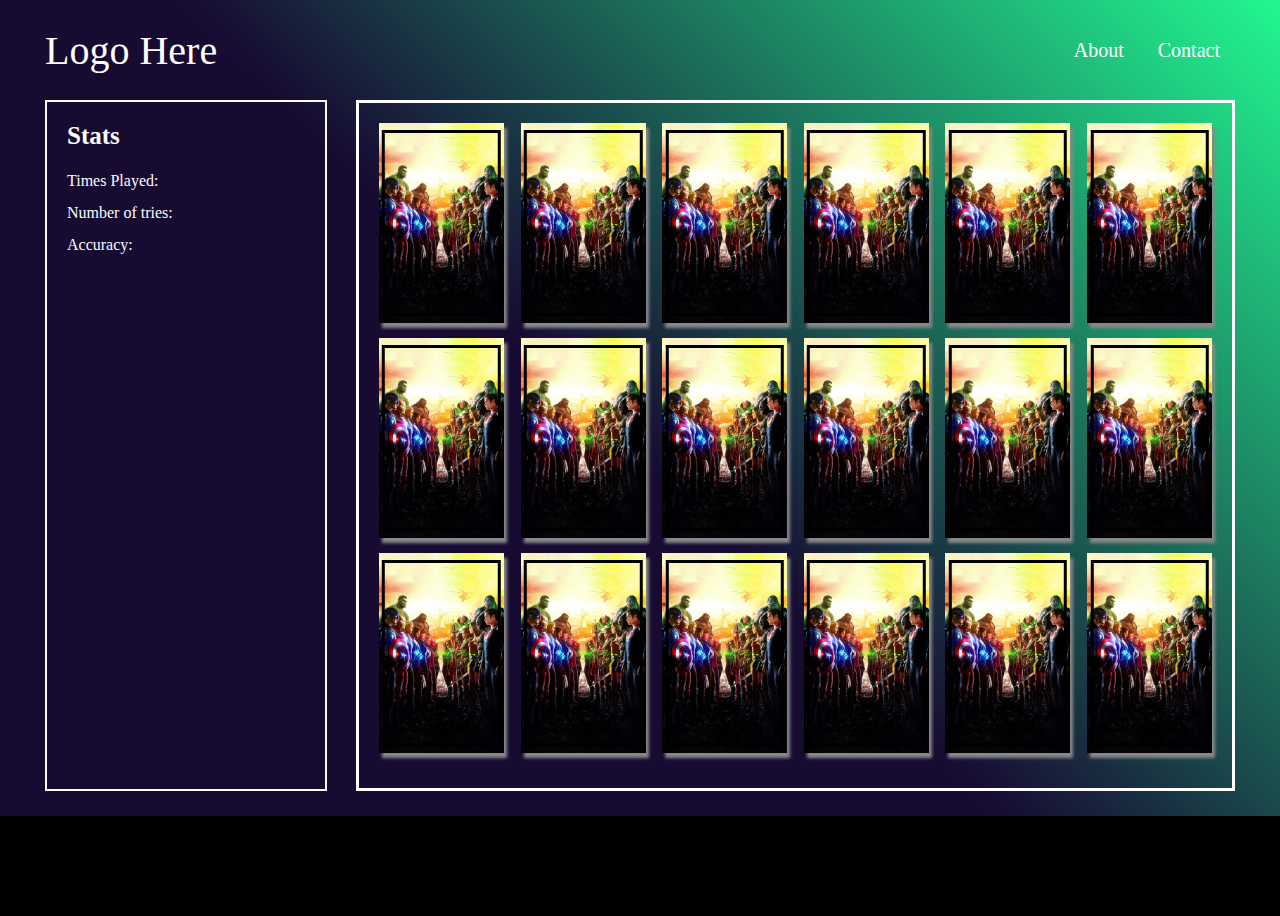
==== index.html @ d255284f "v0.1" ====
<!DOCTYPE html>
<html>
<head>
    <meta name="viewport" content="width=device-width, initial-scale=1.0">
    <title>Memory Matching Game</title>
    <link rel="stylesheet" href="style.css">
</head>
<body>
    <div class="wrapper">

        <header>
            <div class="logo"><a href="index.html">Logo Here</a></div>
            <ul class="nav-links">
                <li><a href="about.html">About</a></li>
                <li><a href="contact.html">Contact</a></li>
            </ul>
        </header>
    
        <div class="main-content">
            <div class="sidebar">
                <h3>Stats</h3>
                <p>Times Played: </p>
                <p>Number of tries: </p>
                <p>Accuracy: </p>
            </div>
            <div class="card-container">
                <div class="card-row">
                    <div class="card">
                        <div class="card-inside card-back"></div>
                    </div>
                    <div class="card">
                        <div class="card-inside card-back"></div>
                    </div>
                    <div class="card">
                        <div class="card-inside card-back"></div>
                    </div>
                    <div class="card">
                        <div class="card-inside card-back"></div>
                    </div>
                    <div class="card">
                        <div class="card-inside card-back"></div>
                    </div>
                    <div class="card">
                        <div class="card-inside card-back"></div>
                    </div>
                </div>
                
                <div class="card-row">
                    <div class="card">
                        <div class="card-inside card-back"></div>
                    </div>
                    <div class="card">
                        <div class="card-inside card-back"></div>
                    </div>
                    <div class="card">
                        <div class="card-inside card-back"></div>
                    </div>
                    <div class="card">
                        <div class="card-inside card-back"></div>
                    </div>
                    <div class="card">
                        <div class="card-inside card-back"></div>
                    </div>
                    <div class="card">
                        <div class="card-inside card-back"></div>
                    </div>
                </div>

                <div class="card-row">
                    <div class="card">
                        <div class="card-inside card-back"></div>
                    </div>
                    <div class="card">
                        <div class="card-inside card-back"></div>
                    </div>
                    <div class="card">
                        <div class="card-inside card-back"></div>
                    </div>
                    <div class="card">
                        <div class="card-inside card-back"></div>
                    </div>
                    <div class="card">
                        <div class="card-inside card-back"></div>
                    </div>
                    <div class="card">
                        <div class="card-inside card-back"></div>
                    </div>
                </div>
            </div>
        </div>
    
    </div>
    <footer></footer>
</body>
</html>
---- style.css ----
/*
colors
blue: #1B3DA1
purple: #822C68
dark purple: #4F0D44
light purple: #BC9FC9
white: #FCFBFC


dark blue: #170b32
light green: #22f791
*/

* {
    margin: 0;
    padding: 0;
}

body{
    background: linear-gradient(45deg, #170b32 50%, #22f791);
    min-height: 100vh;
    color: #FCFBFC;
}

.wrapper {
    padding: 0 45px;
    margin-bottom: 25px;
}

header {
    height: 100px;
    width: 100%;
    display: flex;
    justify-content: space-between;
    align-items: center;
}

header .logo{
    font-size: 40px;
}
header .logo a {
    color: #FFF;
    text-decoration: none;
}
.nav-links{
    list-style: none;
}
.nav-links li {
    display: inline-block;
    font-size: 20px;
}
.nav-links a {
    color: #FFF;
    text-decoration: none;
    padding: 5px 15px;
}

.main-content {
    min-height: 70vh;
    display: flex;
    justify-content: space-between;
    flex-wrap: wrap;
}

.sidebar {
    border: 2px solid #FCFBFC;
    width: 20%;
    padding: 20px;
}

.sidebar h3 {
    font-size: 25px;
    margin-bottom: 15px;
}
.sidebar p{
    line-height: 2;
}
.card-container {
    width: 70%;
    padding: 20px;
    border: 3px solid #FFF;
}

.card-row {
    margin-bottom: 15px;
    display: flex;
    flex-wrap: wrap;
    justify-content: space-between;
}

.card {
    width: 15%;
    height: 200px;
    /* width: calc(1/6*100% - (1 - 1/6)*15px); */
}
.card-inside {
    width: 100%;
    height: 100%;
    box-shadow: 3px 5px 3px #888888;
    position: relative;
}
.card-inside:before {
    content: "";
    position: absolute;
    top: 50%;
    left: 50%;
    transform: translate(-50%, -50%);
    width: 90%;
    height: 90%;
    border: 3px solid #000;
}

.card-back {
    background: url(img/card-back.jpg);
    background-size: cover;
    background-position: center;
}
.card:hover .card-back {
    background: url(img/batman-1.jpg);
    background-size: cover;
    background-position: center;
}

footer {
    height: 100px;
    width: 100%;
    background-color: #000;
}
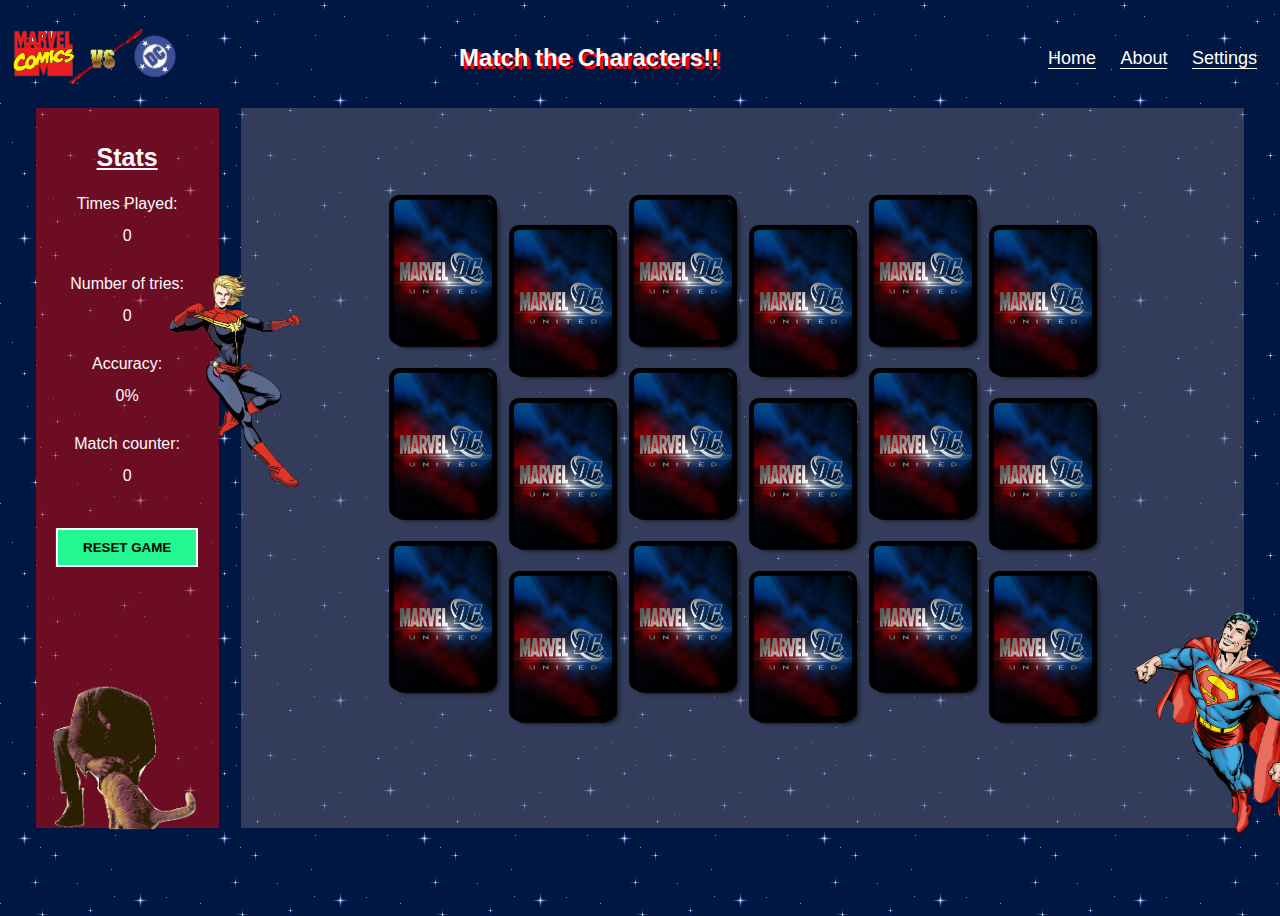
==== commit c1d265c9: "This version is almost complete I added a lot of css for the about page and main page I added functi" ====
--- a/index.html
+++ b/index.html
@@ -2,94 +2,58 @@
 <html>
 <head>
     <meta name="viewport" content="width=device-width, initial-scale=1.0">
+    <link rel="shortcut icon" href="img/favicon.ico">
     <title>Memory Matching Game</title>
     <link rel="stylesheet" href="style.css">
+    <script
+        src="https://code.jquery.com/jquery-3.3.1.min.js"
+        integrity="sha256-FgpCb/KJQlLNfOu91ta32o/NMZxltwRo8QtmkMRdAu8="
+        crossorigin="anonymous"></script>
+    <script src="main.js"></script>
 </head>
 <body>
     <div class="wrapper">
 
         <header>
-            <div class="logo"><a href="index.html">Logo Here</a></div>
+            <div class="logo">
+                <a href="index.html"><img src="img/logo2.png"></a>
+            </div>
+            <h2>Match the Characters!!</h2>
             <ul class="nav-links">
+                <li><a href="index.html">Home</a></li>
                 <li><a href="about.html">About</a></li>
-                <li><a href="contact.html">Contact</a></li>
+                <li><a href="#">Settings</a></li>
             </ul>
         </header>
     
         <div class="main-content">
             <div class="sidebar">
                 <h3>Stats</h3>
-                <p>Times Played: </p>
-                <p>Number of tries: </p>
-                <p>Accuracy: </p>
+                <p class="games-played">Times Played: <span class="value"></span></p>
+                <p class="attempts">Number of tries: <span class="value"></span></p>
+                <p class="accuracy">Accuracy: <span class="value"></span></p>
+                <p class="matches">Match counter: <span class="value"></span></p>
+                <button id="reset-btn" class="reset-btn">RESET GAME</button>
             </div>
-            <div class="card-container">
-                <div class="card-row">
-                    <div class="card">
-                        <div class="card-inside card-back"></div>
-                    </div>
-                    <div class="card">
-                        <div class="card-inside card-back"></div>
-                    </div>
-                    <div class="card">
-                        <div class="card-inside card-back"></div>
-                    </div>
-                    <div class="card">
-                        <div class="card-inside card-back"></div>
-                    </div>
-                    <div class="card">
-                        <div class="card-inside card-back"></div>
-                    </div>
-                    <div class="card">
-                        <div class="card-inside card-back"></div>
+            <div id="game-area" class="card-container">
+                <div class="winning-popup">
+                    <div class="popup-header">Automatic Alert</div>
+                    <div class="popup-body">
+                        <img src="img/winning.gif" alt="winning gif" /> 
+                        <div class="popup-msg">
+                            <h4>You win!</h4>
+                            <p id="popup-submsg"></p>
+                        </div>
+                        <div class="popup-options">
+                            <button id="tryagain-btn">Try Again</button>
+                            <button id="close-popup">Close</button>
+                        </div>
                     </div>
                 </div>
-                
-                <div class="card-row">
-                    <div class="card">
-                        <div class="card-inside card-back"></div>
-                    </div>
-                    <div class="card">
-                        <div class="card-inside card-back"></div>
-                    </div>
-                    <div class="card">
-                        <div class="card-inside card-back"></div>
-                    </div>
-                    <div class="card">
-                        <div class="card-inside card-back"></div>
-                    </div>
-                    <div class="card">
-                        <div class="card-inside card-back"></div>
-                    </div>
-                    <div class="card">
-                        <div class="card-inside card-back"></div>
-                    </div>
-                </div>
-
-                <div class="card-row">
-                    <div class="card">
-                        <div class="card-inside card-back"></div>
-                    </div>
-                    <div class="card">
-                        <div class="card-inside card-back"></div>
-                    </div>
-                    <div class="card">
-                        <div class="card-inside card-back"></div>
-                    </div>
-                    <div class="card">
-                        <div class="card-inside card-back"></div>
-                    </div>
-                    <div class="card">
-                        <div class="card-inside card-back"></div>
-                    </div>
-                    <div class="card">
-                        <div class="card-inside card-back"></div>
-                    </div>
-                </div>
+                <div class="stanlee-popup"></div>
             </div>
         </div>
     
     </div>
-    <footer></footer>
 </body>
 </html>--- a/style.css
+++ b/style.css
@@ -1,29 +1,59 @@
-/*
-colors
-blue: #1B3DA1
-purple: #822C68
-dark purple: #4F0D44
-light purple: #BC9FC9
-white: #FCFBFC
-
-
-dark blue: #170b32
-light green: #22f791
-*/
+@keyframes hover {
+    0%   {margin-top: 0}
+    50%  {margin-top: -50px}
+    100% {margin-top: 0}
+}
+
+@keyframes flyby {
+    0%   {left: -100px}
+    25%   {left: 35%}
+    50%  {left: 80%}
+    100% {left: 100%}
+}
+
+@keyframes animateBorder {
+    0% {border-color: #22f791}
+    25% {border-color: blue}
+    50% {border-color: red}
+    100% {border-color: #22f791}
+}
+
+@keyframes fadeIn {
+    from {opacity: 0;}
+    to {opacity: 1;}
+  }
 
 * {
-    margin: 0;
-    padding: 0;
+    font-family: Comic Sans MS,Arial,Helvetica,sans-serif
 }
 
 body{
-    background: linear-gradient(45deg, #170b32 50%, #22f791);
+    background-color: #001743;
+    background: url("img/star-bg.gif");
+    background-repeat: repeat;
     min-height: 100vh;
     color: #FCFBFC;
+    overflow-x: hidden;
+}
+body:before{
+    content: "";
+    background: url(img/spaceship2.gif);
+    background-repeat: no-repeat;
+    background-size: 100%;
+    width: 100px;
+    height: 100px;
+    display: block;
+    position: absolute;
+    top: 155px;
+    left: -100px;
+    animation-name: flyby;
+    animation-delay: 2s;
+    animation-duration: 10s;
+    animation-iteration-count: infinite;
 }
 
 .wrapper {
-    padding: 0 45px;
+    padding: 0 35px;
     margin-bottom: 25px;
 }
 
@@ -35,94 +65,337 @@
     align-items: center;
 }
 
-header .logo{
-    font-size: 40px;
-}
-header .logo a {
-    color: #FFF;
-    text-decoration: none;
-}
+header h2 {
+    text-shadow: 3px 3px #ff0000;
+}
+
+header .logo img {
+    height: 60px;
+}
+
 .nav-links{
     list-style: none;
 }
 .nav-links li {
     display: inline-block;
-    font-size: 20px;
+    font-size: 18px;
 }
 .nav-links a {
     color: #FFF;
+    margin: 10px;
     text-decoration: none;
-    padding: 5px 15px;
+    border-bottom: 1px solid #FFF;
+}
+
+.page-title {
+    width: 100%;
+    margin-bottom:1rem;
+}
+.page-title img {
+    display: block;
+    position: relative;
+    z-index:2;
+    margin: auto;
 }
 
 .main-content {
-    min-height: 70vh;
+    min-height: 80vh;
     display: flex;
-    justify-content: space-between;
-    flex-wrap: wrap;
+    justify-content: space-evenly;
 }
 
 .sidebar {
-    border: 2px solid #FCFBFC;
-    width: 20%;
-    padding: 20px;
+    width: 13%;
+    padding: 10px;
+    position: relative;
+    background-color: rgba(215, 003, 005, 0.5);
+    text-align: center;
 }
 
 .sidebar h3 {
     font-size: 25px;
     margin-bottom: 15px;
+    text-decoration: underline;
 }
 .sidebar p{
     line-height: 2;
+    margin-bottom: 1rem;
+}
+.sidebar p span {
+    display: block;
+}
+.sidebar .reset-btn {
+    background-color: #22f791;
+    border: 2px solid #FFF;
+    padding: 10px 25px;
+    display: block;
+    font-weight: bold;
+    position: relative;
+    left: 50%;
+    top: 20px;
+    transform: translateX(-50%);
+}
+.sidebar .reset-btn:hover {
+    cursor: pointer;
+    opacity: .7;
+}
+.sidebar:after {
+    content: "";
+    background: url(img/bgFury.gif);
+    background-repeat: no-repeat;
+    background-size: 100%;
+    width: 150px;
+    height: 150px;
+    display: block;
+    position: absolute;
+    bottom: -5px;
+    left: 50%;
+    transform: translateX(-50%);
 }
 .card-container {
-    width: 70%;
-    padding: 20px;
-    border: 3px solid #FFF;
-}
-
-.card-row {
-    margin-bottom: 15px;
+    width: 80%;
+    padding: 35px 0 55px;
+    display: flex;
+    justify-content: center;
+    background-color: rgba(102, 100, 116, .5);
+    position: relative;
+}
+
+.card-container:before {
+    content: "";
+    background: url("img/captain-marvel-hover.png");
+    background-size: 100%;
+    background-repeat: no-repeat;
+    position: absolute;
+    width: 180px;
+    height: 255px;
+    z-index: 1;
+    left: 0;
+    top: 40%;
+    transform: translate(-50%, -50%);
+    animation-name: hover;
+    animation-duration: 10s;
+    animation-iteration-count: infinite;
+}
+.card-container:after {
+    content: "";
+    background: url(img/superman-hover.png);
+    background-size: 100%;
+    background-repeat: no-repeat;
+    position: absolute;
+    width: 175px;
+    height: 225px;
+    z-index: 1;
+    top: 70%;
+    right: -65px;
+    animation-name: hover;
+    animation-duration: 6s;
+    animation-iteration-count: infinite;
+}
+.card-col {
+    margin: 10px;
     display: flex;
     flex-wrap: wrap;
-    justify-content: space-between;
+    align-items: center;
+    justify-content: center;
+    flex-direction: column;
+}
+
+.card-col:nth-child(even){
+    transform: translateY(30px);
+}
+
+.card, .card-inside, .card-front, .card-back {
+    border-radius: 10px;
 }
 
 .card {
-    width: 15%;
+    width: 140px;
     height: 200px;
-    /* width: calc(1/6*100% - (1 - 1/6)*15px); */
-}
+    margin-bottom: 30px;
+    cursor: pointer;
+}
+
 .card-inside {
+    position: relative;
     width: 100%;
     height: 100%;
-    box-shadow: 3px 5px 3px #888888;
-    position: relative;
-}
+    text-align: center;
+    transition: transform 0.8s ease-out, width .5s ease-in;
+    transform-style: preserve-3d;
+}
+
 .card-inside:before {
     content: "";
     position: absolute;
+    width: 98%;
+    height: 98%;
+    border: 5px solid #000;
+    border-radius: 10px;
+    z-index: 1;
+    left: 50%;
+    top: 50%;
+    transform: translate(-50%, -50%);
+}
+
+.card-inside.match:before {
+    border: 5px solid #22f791;
+}
+
+.card-inside.winning:before {
+    animation: animateBorder 3s infinite;
+}
+
+.card-front, .card-back {
+    position: absolute;
+    width: 100%;
+    height: 100%;
+    backface-visibility: hidden;
+    box-shadow: 5px 5px 5px rgba(0,0,0,.8);
+}
+
+
+.card.reveal .card-inside{
+    transform: rotateY(180deg);
+    cursor: default;
+}
+
+.card-front {
+    transform: rotateY(180deg);
+}
+
+.card-front.no-shadow {
+    box-shadow: none;
+}
+
+.card img {
+    width: 100%;
+    border-radius: 10px;
+}
+
+.winning-popup {
+    visibility: hidden;
+    width: 400px;
+    height: 185px;
+    color: #fff;
+    padding: 8px 0;
+    position: absolute;
+    z-index: 2;
     top: 50%;
     left: 50%;
     transform: translate(-50%, -50%);
-    width: 90%;
-    height: 90%;
-    border: 3px solid #000;
-}
-
-.card-back {
-    background: url(img/card-back.jpg);
-    background-size: cover;
-    background-position: center;
-}
-.card:hover .card-back {
-    background: url(img/batman-1.jpg);
-    background-size: cover;
-    background-position: center;
-}
-
-footer {
-    height: 100px;
-    width: 100%;
-    background-color: #000;
-}
+}
+
+.winning-popup .popup-header {
+    background-image: linear-gradient(to right,orange, red,blue); 
+    border-top: 2px solid #FFF;
+    border-left: 2px solid #FFF;
+    border-right: 2px solid #314162;
+    padding: 3px;
+}
+
+.winning-popup .popup-body {
+    border-left: 2px solid #FFF;
+    border-right: 2px solid #314162;
+    border-bottom: 2px solid #314162;
+    background-color: #c4e6f0;
+    color: #000;
+    height: 100%;
+}
+
+.winning-popup img{
+    width: 135px;
+    float: left;
+}
+.winning-popup .popup-msg {
+    width: 250px;
+    float: left;
+}
+
+.winning-popup button {
+    border-top: 2px solid #FFF;
+    border-left: 2px solid #FFF;
+    border-right: 2px solid #314162;
+    border-bottom: 2px solid #314162;
+}
+.winning-popup button:first-letter {
+    text-decoration: underline;
+}
+
+.winning-popup.show {
+    visibility: visible;
+    animation: fadeIn .5s;
+}
+
+.stanlee-popup {
+    opacity: 0;
+    position: absolute;
+    bottom: 0;
+    background: url("img/stanlee.png");
+    background-repeat:no-repeat;
+    background-size: 100%;
+    height: 50px;
+    width: 50px;
+    transition: opacity .5s;
+}
+
+
+.about-container {
+    background-image: linear-gradient(red,blue); 
+    border: 1px solid #FFF;
+    display: block;
+    width: 100%;
+    max-width: 800px;
+    margin: auto;
+    font-size: 0;
+    padding: 10px;
+}
+
+.about-container > * {
+    font-size: 1rem;
+}
+
+.profile-img {
+    font-size: 0;
+    display: inline-block;
+    width: 25%;
+}
+.profile-img img {
+    width:100%;
+}
+.profile-description {
+    width: 75%;
+    display:inline-block;
+    vertical-align: top;
+}
+
+.profile-text {
+    padding: 15px;
+}
+
+.profile-text h2 {
+    text-shadow: 4px 4px blue;
+}
+
+.profile-text ul {
+    padding-left: 15px;
+}
+
+.profile-game-desc img {
+    max-width: 300px;
+    width: 100%;
+}
+
+.profile-link {
+    text-shadow: 2px 2px #ff0000;
+}
+
+@media screen and (max-width: 1300px) {
+    .wrapper {
+        padding: 0 5px;
+    }
+    .card {
+        width: 100px;
+        height: 143px;
+    }
+}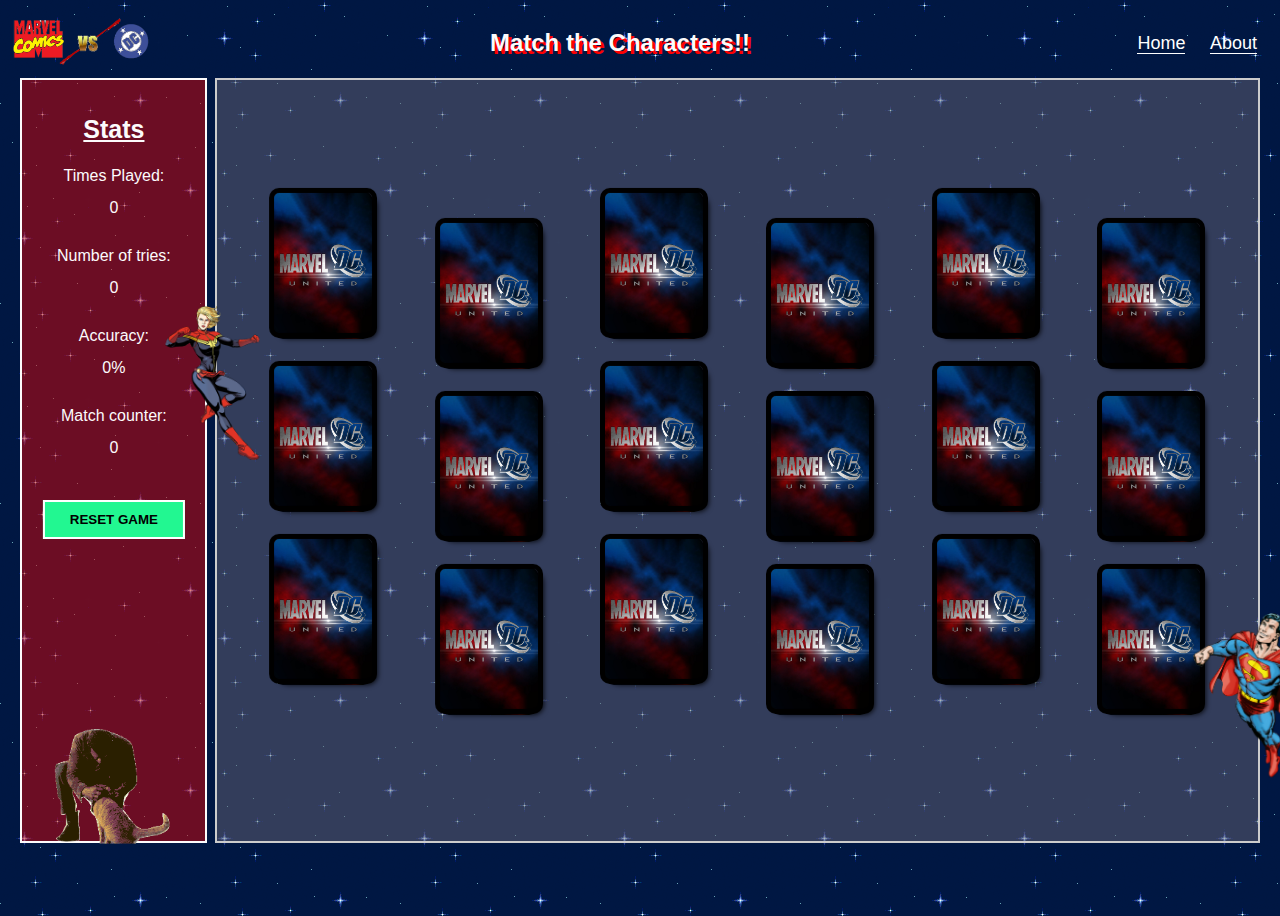
==== commit d82c7e64: "redesign v2 reset game option works added borders made it more mobile friendly" ====
--- a/index.html
+++ b/index.html
@@ -22,7 +22,6 @@
             <ul class="nav-links">
                 <li><a href="index.html">Home</a></li>
                 <li><a href="about.html">About</a></li>
-                <li><a href="#">Settings</a></li>
             </ul>
         </header>
     
@@ -36,7 +35,7 @@
                 <button id="reset-btn" class="reset-btn">RESET GAME</button>
             </div>
             <div id="game-area" class="card-container">
-                <div class="winning-popup">
+                <div class="winning-popup popup">
                     <div class="popup-header">Automatic Alert</div>
                     <div class="popup-body">
                         <img src="img/winning.gif" alt="winning gif" /> 
@@ -53,7 +52,19 @@
                 <div class="stanlee-popup"></div>
             </div>
         </div>
-    
+        <div class="mobile-warning popup">
+            <div class="popup-header">Automatic Alert</div>
+            <div class="popup-body">
+                <img src="img/winning.gif" alt="winning gif" /> 
+                <div class="popup-msg">
+                    <h4>Not compatible with mobile.. yet</h4>
+                </div>
+                <div class="popup-options">
+                    <button id="tryagain-btn" onClick="document.location.reload(true)">Try Again</button>
+                    <button id="close-popup">Close</button>
+                </div>
+            </div>
+        </div>
     </div>
 </body>
 </html>--- a/style.css
+++ b/style.css
@@ -58,7 +58,7 @@
 }
 
 header {
-    height: 100px;
+    height: 70px;
     width: 100%;
     display: flex;
     justify-content: space-between;
@@ -67,10 +67,11 @@
 
 header h2 {
     text-shadow: 3px 3px #ff0000;
+    text-align: center;
 }
 
 header .logo img {
-    height: 60px;
+    height: 50px;
 }
 
 .nav-links{
@@ -99,8 +100,9 @@
 }
 
 .main-content {
-    min-height: 80vh;
+    min-height: 85vh;
     display: flex;
+    flex-wrap: wrap;
     justify-content: space-evenly;
 }
 
@@ -110,6 +112,7 @@
     position: relative;
     background-color: rgba(215, 003, 005, 0.5);
     text-align: center;
+    border: 2px solid;
 }
 
 .sidebar h3 {
@@ -144,8 +147,8 @@
     background: url(img/bgFury.gif);
     background-repeat: no-repeat;
     background-size: 100%;
-    width: 150px;
-    height: 150px;
+    width: 120px;
+    height: 120px;
     display: block;
     position: absolute;
     bottom: -5px;
@@ -153,12 +156,13 @@
     transform: translateX(-50%);
 }
 .card-container {
-    width: 80%;
-    padding: 35px 0 55px;
+    width: 83%;
+    padding: 25px 0 45px;
     display: flex;
     justify-content: center;
     background-color: rgba(102, 100, 116, .5);
     position: relative;
+    border: 2px solid #CCC;
 }
 
 .card-container:before {
@@ -199,9 +203,10 @@
     align-items: center;
     justify-content: center;
     flex-direction: column;
-}
-
-.card-col:nth-child(even){
+    width: 14%;
+}
+
+.card-col:nth-of-type(even){
     transform: translateY(30px);
 }
 
@@ -210,8 +215,8 @@
 }
 
 .card {
-    width: 140px;
-    height: 200px;
+    width: 125px;
+    height: 180px;
     margin-bottom: 30px;
     cursor: pointer;
 }
@@ -260,6 +265,10 @@
     cursor: default;
 }
 
+.card.stanhint .card-inside{
+    transform: rotateY(170deg);
+}
+
 .card-front {
     transform: rotateY(180deg);
 }
@@ -273,9 +282,10 @@
     border-radius: 10px;
 }
 
-.winning-popup {
+.popup {
     visibility: hidden;
-    width: 400px;
+    max-width: 400px;
+    width: 95%;
     height: 185px;
     color: #fff;
     padding: 8px 0;
@@ -286,7 +296,7 @@
     transform: translate(-50%, -50%);
 }
 
-.winning-popup .popup-header {
+.popup .popup-header {
     background-image: linear-gradient(to right,orange, red,blue); 
     border-top: 2px solid #FFF;
     border-left: 2px solid #FFF;
@@ -294,7 +304,7 @@
     padding: 3px;
 }
 
-.winning-popup .popup-body {
+.popup .popup-body {
     border-left: 2px solid #FFF;
     border-right: 2px solid #314162;
     border-bottom: 2px solid #314162;
@@ -303,26 +313,26 @@
     height: 100%;
 }
 
-.winning-popup img{
+.popup img{
     width: 135px;
     float: left;
 }
-.winning-popup .popup-msg {
+.popup .popup-msg {
     width: 250px;
     float: left;
 }
 
-.winning-popup button {
+.popup button {
     border-top: 2px solid #FFF;
     border-left: 2px solid #FFF;
     border-right: 2px solid #314162;
     border-bottom: 2px solid #314162;
 }
-.winning-popup button:first-letter {
+.popup button:first-letter {
     text-decoration: underline;
 }
 
-.winning-popup.show {
+.popup.show {
     visibility: visible;
     animation: fadeIn .5s;
 }
@@ -334,8 +344,8 @@
     background: url("img/stanlee.png");
     background-repeat:no-repeat;
     background-size: 100%;
-    height: 50px;
-    width: 50px;
+    height: 0;
+    width: 0;
     transition: opacity .5s;
 }
 
@@ -394,8 +404,73 @@
     .wrapper {
         padding: 0 5px;
     }
+    .card-container:before, .card-container:after {
+        width: 130px;
+        height: 165px;
+    }
     .card {
         width: 100px;
         height: 143px;
     }
+}
+
+@media screen and (max-width: 960px) {
+    .sidebar {
+        width: 100%;
+        display: flex;
+        flex-wrap: wrap;
+        justify-content: space-between;
+        align-items: center;
+        margin-bottom: .25rem;
+    }
+    .sidebar h3 {
+        display: none;
+    }
+    .sidebar p {
+        margin: 5px;
+    }
+    .sidebar:after {
+        width: 70px;
+        height: 70px;
+        right: -10px;
+        left: initial;
+        transform: none;
+    }
+    .sidebar .reset-btn {
+        left: initial;
+        top: initial;
+        transform: none;
+        max-height: 50px;
+    }
+    .card-container {
+        width: 100%;
+    }
+    .card-container:before, .card-container:after {
+        display:none;
+    }
+}
+
+@media screen and (max-width: 767px) {
+    header .logo img {
+        height: 40px;
+    }
+    header h2 {
+        font-size: 1rem;
+    }
+    .sidebar, .card-container{
+        display: none;
+    }
+    .mobile-warning.popup {
+        visibility: visible;
+        animation: fadeIn .5s;
+    }
+    .popup {
+        height: 165px;
+    }
+    .popup img {
+        width: 95px;
+    }
+    .popup-options button {
+        margin: 5px;
+    }
 }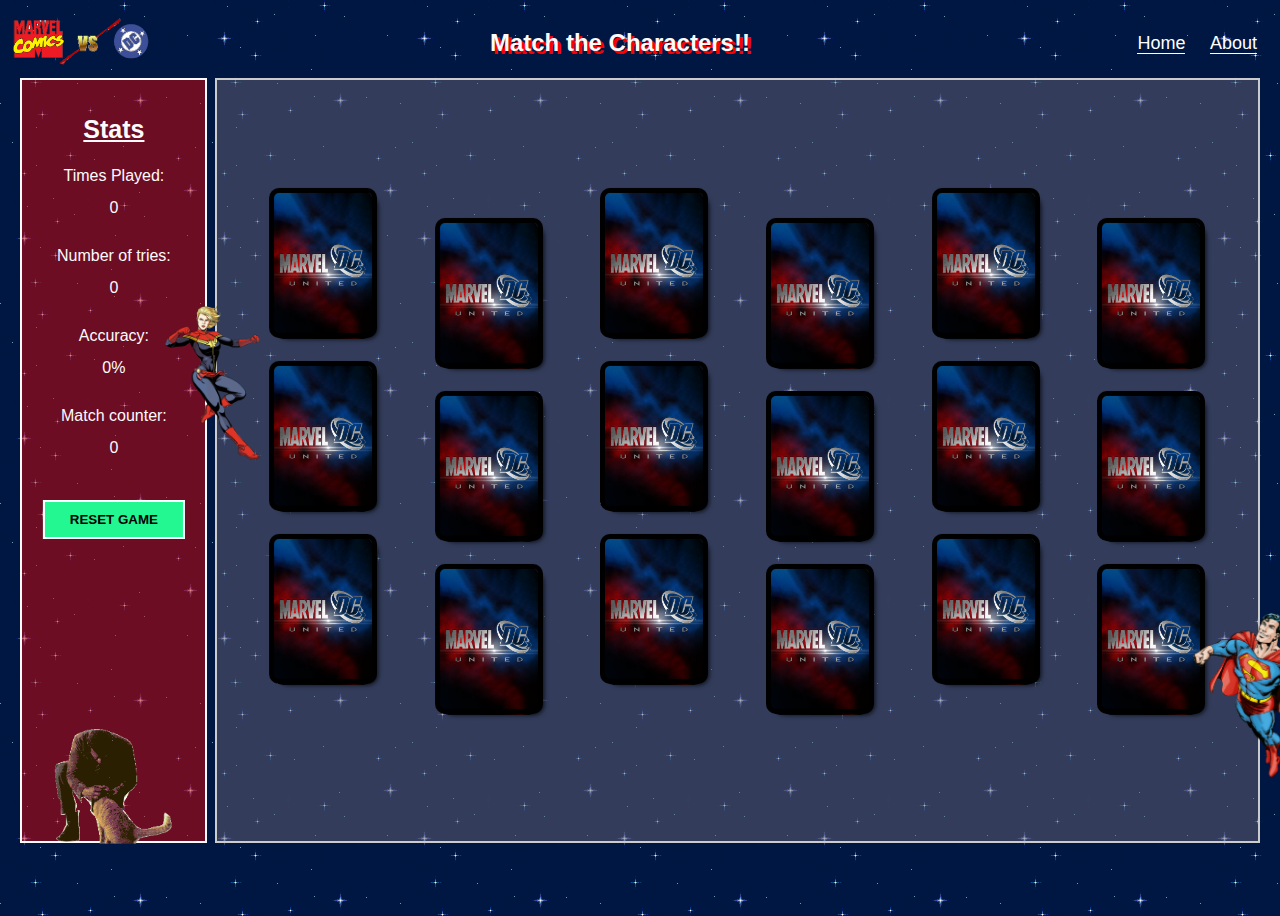
==== commit 7eb2fa1d: "redesign v2" ====
--- a/index.html
+++ b/index.html
@@ -57,11 +57,7 @@
             <div class="popup-body">
                 <img src="img/winning.gif" alt="winning gif" /> 
                 <div class="popup-msg">
-                    <h4>Not compatible with mobile.. yet</h4>
-                </div>
-                <div class="popup-options">
-                    <button id="tryagain-btn" onClick="document.location.reload(true)">Try Again</button>
-                    <button id="close-popup">Close</button>
+                    <h4>Not compatible with mobile.. yet. Try it on desktop or tablet!</h4>
                 </div>
             </div>
         </div>
--- a/style.css
+++ b/style.css
@@ -430,8 +430,8 @@
         margin: 5px;
     }
     .sidebar:after {
-        width: 70px;
-        height: 70px;
+        width: 45px;
+        height: 45px;
         right: -10px;
         left: initial;
         transform: none;
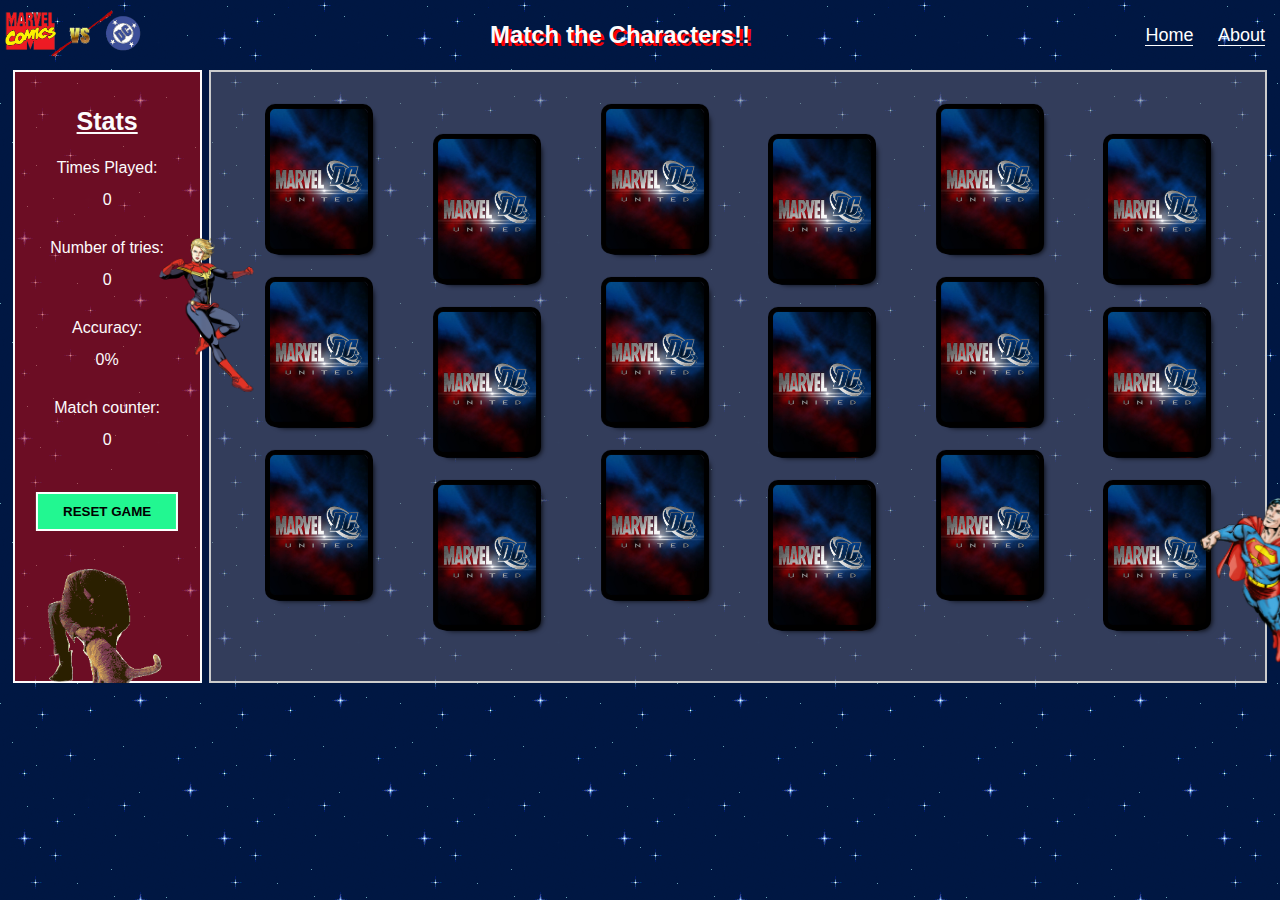
==== commit 59e27ece: "changed sizing on mobile and tablet fix overflow fix reset button first card fix stan bug" ====
--- a/index.html
+++ b/index.html
@@ -13,7 +13,7 @@
 </head>
 <body>
     <div class="wrapper">
-
+        <div class="flying-plane"></div>
         <header>
             <div class="logo">
                 <a href="index.html"><img src="img/logo2.png"></a>
--- a/style.css
+++ b/style.css
@@ -29,14 +29,13 @@
 
 body{
     background-color: #001743;
-    background: url("img/star-bg.gif");
+    background: url(img/star-bg.gif);
     background-repeat: repeat;
-    min-height: 100vh;
+    min-height: 98vh;
     color: #FCFBFC;
-    overflow-x: hidden;
-}
-body:before{
-    content: "";
+    margin: 0;
+}
+.flying-plane {
     background: url(img/spaceship2.gif);
     background-repeat: no-repeat;
     background-size: 100%;
@@ -55,6 +54,8 @@
 .wrapper {
     padding: 0 35px;
     margin-bottom: 25px;
+    position: relative;
+    overflow: hidden;
 }
 
 header {
@@ -97,10 +98,11 @@
     position: relative;
     z-index:2;
     margin: auto;
+    max-width: 100%;
 }
 
 .main-content {
-    min-height: 85vh;
+    min-height: 55vh;
     display: flex;
     flex-wrap: wrap;
     justify-content: space-evenly;
@@ -354,7 +356,7 @@
     background-image: linear-gradient(red,blue); 
     border: 1px solid #FFF;
     display: block;
-    width: 100%;
+    width: 90%;
     max-width: 800px;
     margin: auto;
     font-size: 0;
@@ -366,9 +368,9 @@
 }
 
 .profile-img {
-    font-size: 0;
     display: inline-block;
     width: 25%;
+    text-align: center;
 }
 .profile-img img {
     width:100%;
@@ -397,7 +399,7 @@
 }
 
 .profile-link {
-    text-shadow: 2px 2px #ff0000;
+    color: #FFF;
 }
 
 @media screen and (max-width: 1300px) {
@@ -455,7 +457,7 @@
         height: 40px;
     }
     header h2 {
-        font-size: 1rem;
+        display: none;
     }
     .sidebar, .card-container{
         display: none;
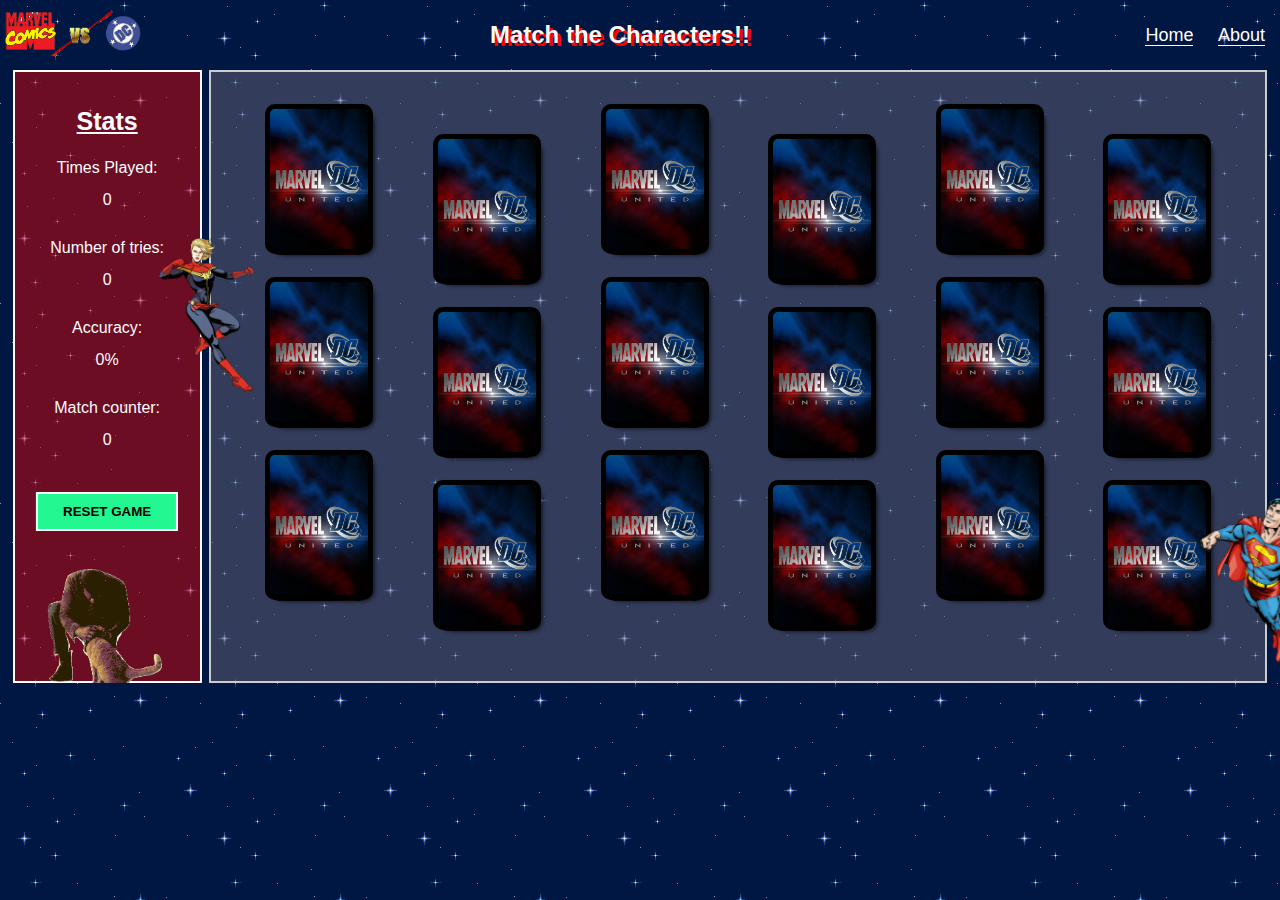
==== commit 2a7ad587: "fixed smallest iphone size for warning popup" ====
--- a/index.html
+++ b/index.html
@@ -55,7 +55,9 @@
         <div class="mobile-warning popup">
             <div class="popup-header">Automatic Alert</div>
             <div class="popup-body">
-                <img src="img/winning.gif" alt="winning gif" /> 
+                <div>
+                    <img src="img/winning.gif" alt="winning gif" />
+                </div>
                 <div class="popup-msg">
                     <h4>Not compatible with mobile.. yet. Try it on desktop or tablet!</h4>
                 </div>
--- a/style.css
+++ b/style.css
@@ -466,6 +466,10 @@
         visibility: visible;
         animation: fadeIn .5s;
     }
+    .mobile-warning.popup .popup-body {
+        display: flex;
+        align-items: center;
+    }
     .popup {
         height: 165px;
     }
